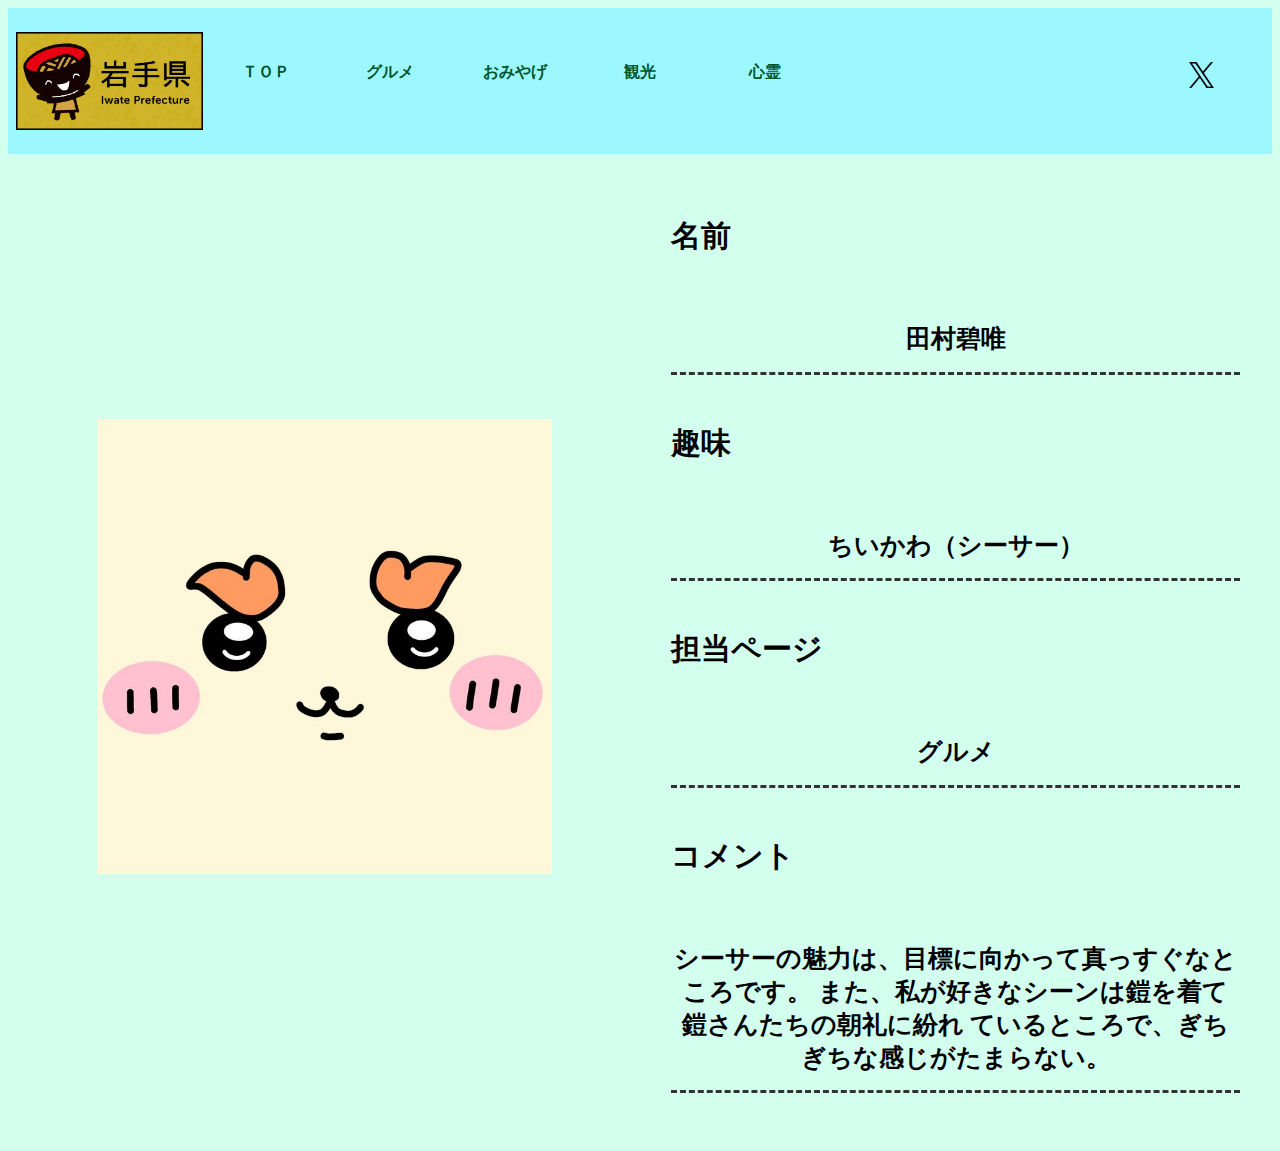
==== aoi/aoi.html @ b168d03e "グループワーク" ====
<!DOCTYPE html>
<html lang="en">
<head>
    <meta charset="UTF-8">
    <meta name="viewport" content="width=device-width, initial-scale=1.0">
    <title>自己紹介</title>
    <link rel="stylesheet" href="aoi-style.css">
</head>
<body>
    <header>
        <nav>
            <ul>
                <img src="img/ogimage.png" alt="iwate" id="iwate">
                <li><a href="../index/index.html">ＴＯＰ</a></li>
                <li><a href="../aoi/food.html">グルメ</a></li>
                <li><a href="../kaito/omiyage.html">おみやげ</a></li>
                <li><a href="../taku/kankou.html">観光</a></li>
                <li><a href="../yuuto/horror.html">心霊</a></li>
                <li><a href="https://twitter.com/pref_iwate"><img src="img/logo-black.png" alt="tw" id="tw"></a></li>
            </ul>
        </nav>
    </header>
    <div class="back">
        <table>
            <tr>
                <th class="syasin"><img src="img/si-sa-.jpg" class="vaundy"></th>
                <th class="syoukai">
                    <div class="dai">
                        <p>名前</p><br>
                        <h1>田村碧唯</h1>
                    </div><br>
                    <div class="dai">
                        <p>趣味</p><br>
                        <h1>ちいかわ（シーサー）</h1>
                    </div><br>
                    <div class="dai">
                        <p>担当ページ</p><br>
                        <h1>グルメ</h1>
                    </div><br>
                    <div class="dai">
                        <p>コメント</p><br>
                        <h1>シーサーの魅力は、目標に向かって真っすぐなところです。
                            また、私が好きなシーンは鎧を着て鎧さんたちの朝礼に紛れ
                            ているところで、ぎちぎちな感じがたまらない。</h1>
                    </div><br>
                </th>
            </tr>
        </table>
    </div>
</body>
</html>
---- aoi/aoi-style.css ----
@charset "utf-8";
    header{
        height: auto;
    padding: 0.5rem;
    background-color: rgb(156, 247, 255);
    text-align: center;
    display: block;
    font-weight: bold;
    font-family: 'Gill Sans', 'Gill Sans MT', Calibri, 'Trebuchet MS', sans-serif;
    }
    header nav ul{
        display: flex;
        list-style:none ;
        padding: 0px;
    }
    header ul li{
        padding-top: 20px;
        width: 10%;
        text-align: center;
        margin-top: 10px;
    }
    .box{
        display: flex;
        flex-wrap: wrap-reverse;
        justify-content: space-around;
        height: 200px;
        align-items: stretch;
        margin-top: 10%;
    }
    li a{
    color: #00552E;
    text-decoration: none;
    margin-top: 100%;
    }
    #iwate{
    background-color:black;
    width: 15%;
    height: auto;
    }
    #tw{
    width: 20%;
    }
    header nav ul li:last-child{
        margin-left: auto;
    }
    html{
    background-color: #D3FFEF;
    }
    .pagetop {
        height: 50px;
        width: 50px;
        position: fixed;
        right: 30px;
        bottom: 30px;
        background: #fff;
        border: solid 2px #000;
        border-radius: 50%;
        display: flex;
        justify-content: center;
        align-items: center;
        z-index: 2;
      }
      .pagetop__arrow {
        height: 10px;
        width: 10px;
        border-top: 3px solid #000;
        border-right: 3px solid #000;
        transform: translateY(20%) rotate(-45deg);
      }
      table{
        table-layout: fixed;
   width: 100%;
      }
      th{
        width: 50%;
        padding: 30px;
      }
      .back table{
        table-layout: fixed;
        width: 100%;
      }
      img.vaundy{
        width: 80%;
        height: auto;
      }
      p{
        text-align: left;
        font-size: 30px;
      }
      h1{
        font-size: 25px;
      }
      .dai{
            width: auto;
            padding: auto;
            border-bottom:  dashed #333;
        }
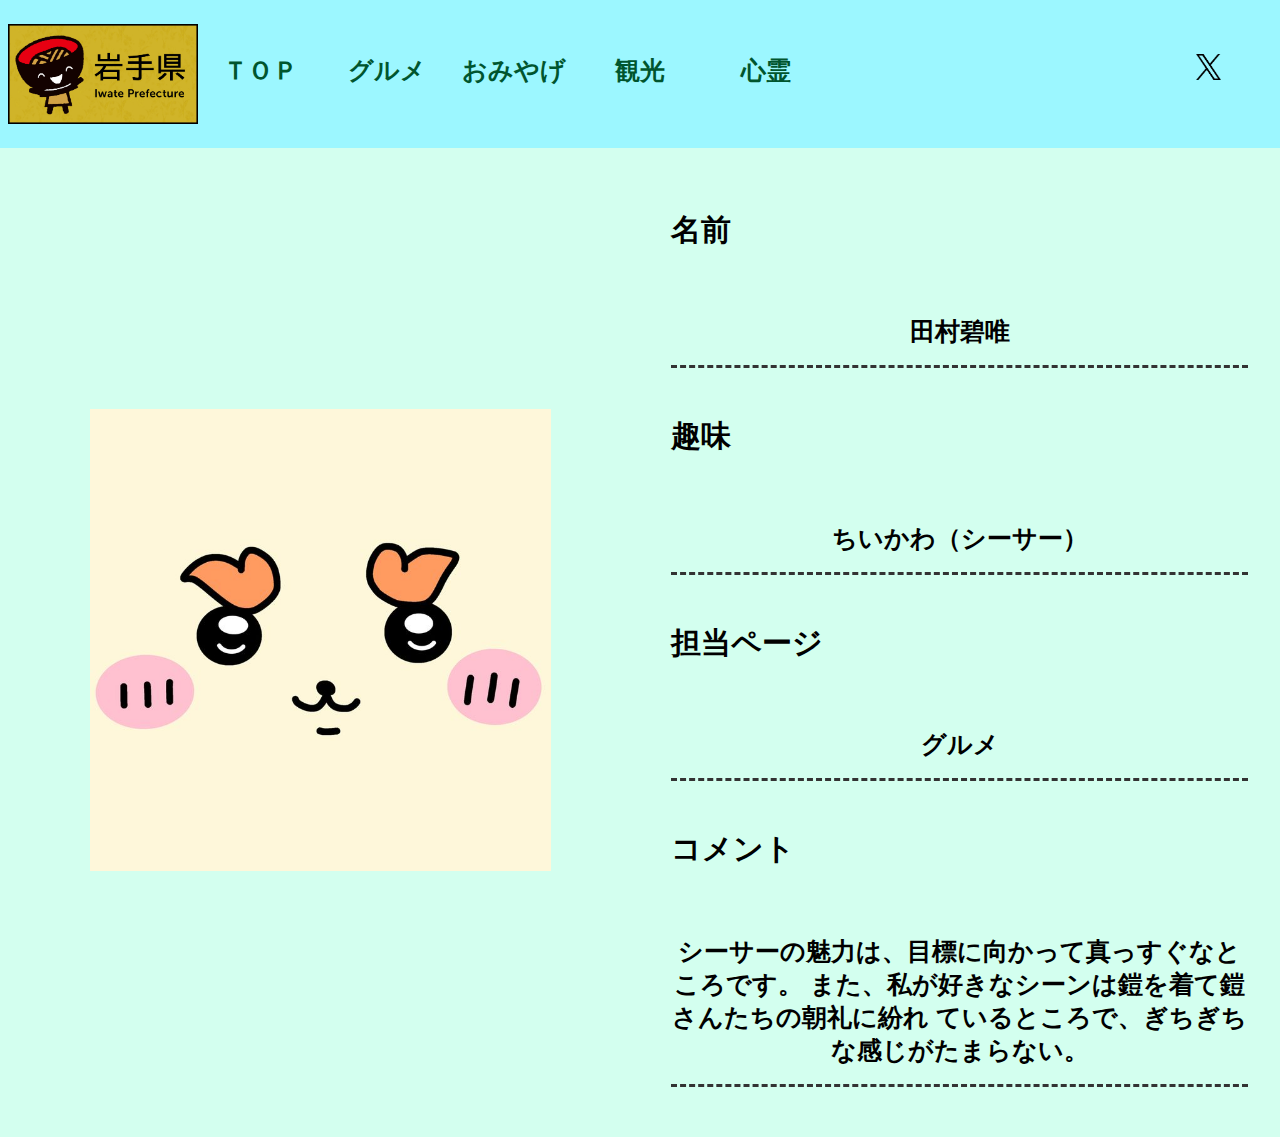
==== commit 31158ce7: "修正" ====
--- a/aoi/aoi.html
+++ b/aoi/aoi.html
@@ -4,6 +4,7 @@
     <meta charset="UTF-8">
     <meta name="viewport" content="width=device-width, initial-scale=1.0">
     <title>自己紹介</title>
+    <link rel="stylesheet" href="../all-style.css">
     <link rel="stylesheet" href="aoi-style.css">
 </head>
 <body>
@@ -11,7 +12,7 @@
         <nav>
             <ul>
                 <img src="img/ogimage.png" alt="iwate" id="iwate">
-                <li><a href="../index/index.html">ＴＯＰ</a></li>
+                <li><a href="../index.html">ＴＯＰ</a></li>
                 <li><a href="../aoi/food.html">グルメ</a></li>
                 <li><a href="../kaito/omiyage.html">おみやげ</a></li>
                 <li><a href="../taku/kankou.html">観光</a></li>
--- a/all-style.css
+++ b/all-style.css
@@ -0,0 +1,75 @@
+@charset "utf-8";
+    header{
+        height: auto;
+    padding: 0.5rem;
+    background-color: rgb(156, 247, 255);
+    text-align: center;
+    display: block;
+    font-weight: bold;
+    font-family: 'Gill Sans', 'Gill Sans MT', Calibri, 'Trebuchet MS', sans-serif;
+    }
+    header nav ul{
+        display: flex;
+        list-style:none ;
+        padding: 0px;
+    }
+    header ul li{
+        padding-top: 20px;
+        width: 10%;
+        text-align: center;
+        margin-top: 10px;
+    }
+    .box{
+        display: flex;
+        flex-wrap: wrap-reverse;
+        justify-content: space-around;
+        height: 200px;
+        align-items: stretch;
+        margin-top: 10%;
+    }
+    header li a{
+    color: #00552E;
+    text-decoration: none;
+    margin-top: 100%;
+    font-size: 25px;
+    font-family: serif;
+    }
+    #iwate{
+    background-color:black;
+    width: 15%;
+    height: auto;
+    }
+    #tw{
+    width: 20%;
+    }
+    header nav ul li:last-child{
+        margin-left: auto;
+    }
+    html{
+    /*background-color: #D3FFEF;*/
+    }
+    .pagetop {
+        height: 50px;
+        width: 50px;
+        position: fixed;
+        right: 30px;
+        bottom: 30px;
+        background: #fff;
+        border: solid 2px #000;
+        border-radius: 50%;
+        display: flex;
+        justify-content: center;
+        align-items: center;
+        z-index: 2;
+      }
+      
+      .pagetop__arrow {
+        height: 10px;
+        width: 10px;
+        border-top: 3px solid #000;
+        border-right: 3px solid #000;
+        transform: translateY(20%) rotate(-45deg);
+      }
+body{
+    margin: 0;
+}